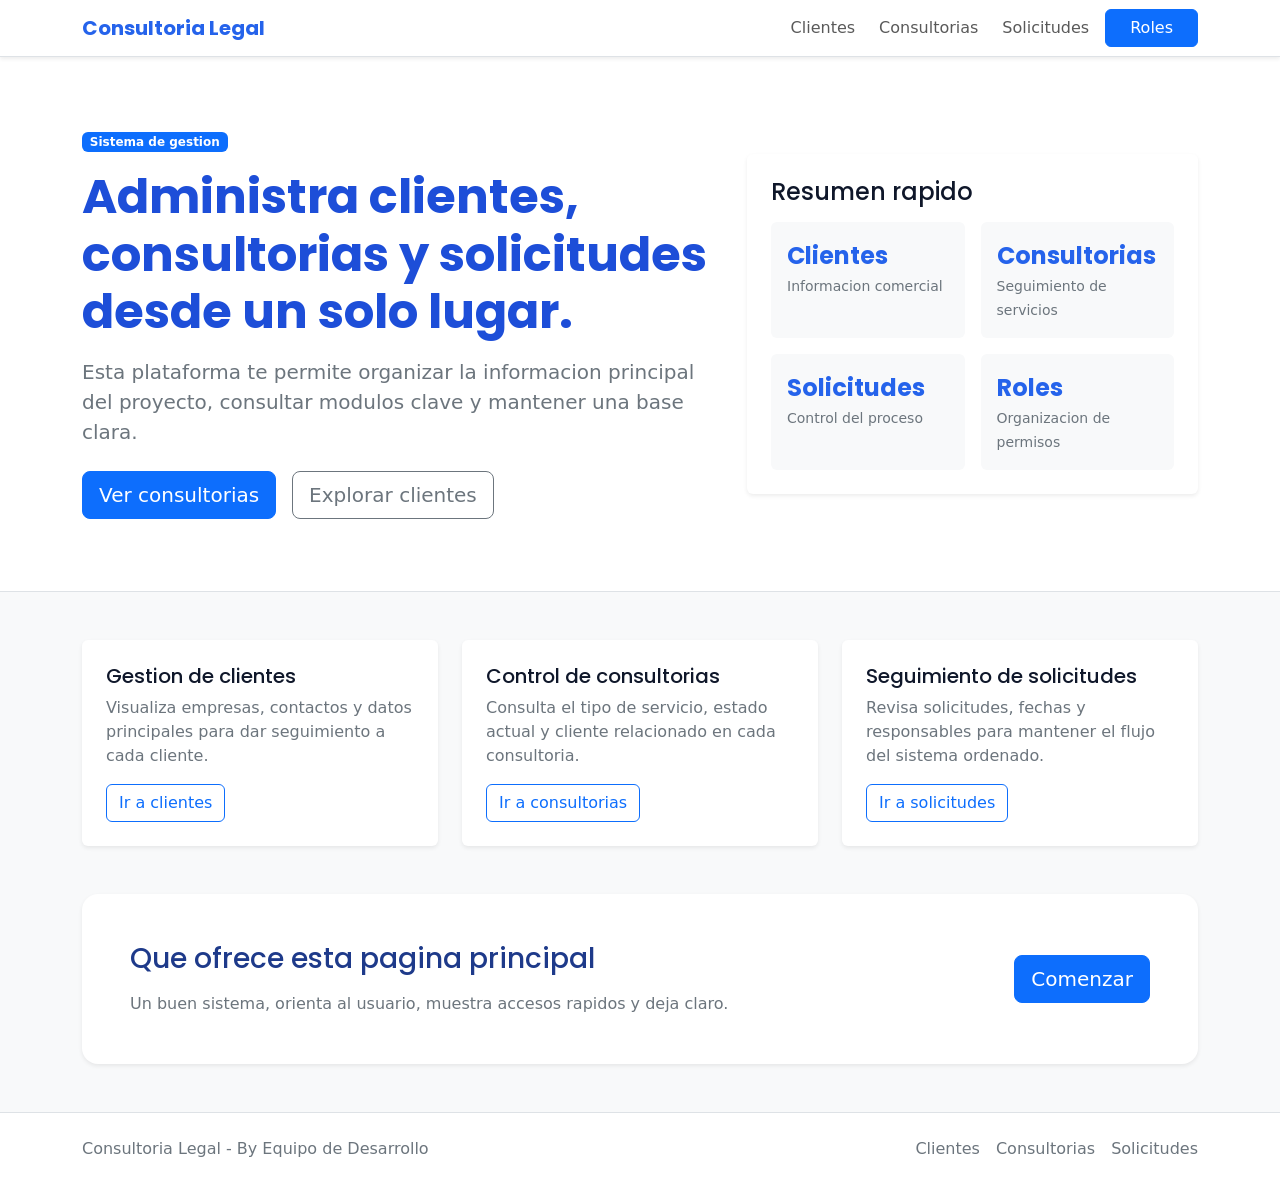
==== demo/src/main/resources/templates/index.html @ 053356ad "Creación De algunas vistas" ====
<!DOCTYPE html>
<html lang="es">
<head>
    <meta charset="UTF-8">
    <meta name="viewport" content="width=device-width, initial-scale=1.0">
    <title>Consultoria Legal | Inicio</title>
    <link rel="preconnect" href="https://fonts.googleapis.com">
    <link rel="preconnect" href="https://fonts.gstatic.com" crossorigin>
    <link href="https://fonts.googleapis.com/css2?family=Poppins:wght@600;700;800&display=swap" rel="stylesheet">
    <link href="https://cdn.jsdelivr.net/npm/bootstrap@5.3.3/dist/css/bootstrap.min.css" rel="stylesheet">
</head>
<body class="bg-light">
    <nav class="navbar navbar-expand-lg bg-white border-bottom shadow-sm">
        <div class="container">
            <a class="navbar-brand fw-bold" style="font-family: 'Poppins', sans-serif; color: #2563eb;" href="/">Consultoria Legal</a>
            <button class="navbar-toggler" type="button" data-bs-toggle="collapse" data-bs-target="#mainNav" aria-controls="mainNav" aria-expanded="false" aria-label="Abrir navegacion">
                <span class="navbar-toggler-icon"></span>
            </button>
            <div class="collapse navbar-collapse" id="mainNav">
                <ul class="navbar-nav ms-auto align-items-lg-center gap-lg-2">
                    <li class="nav-item"><a class="nav-link" href="/vista/clientes">Clientes</a></li>
                    <li class="nav-item"><a class="nav-link" href="/vista/consultorias">Consultorias</a></li>
                    <li class="nav-item"><a class="nav-link" href="/vista/solicitudes">Solicitudes</a></li>
                    <li class="nav-item"><a class="btn btn-primary px-4" href="/roles">Roles</a></li>
                </ul>
            </div>
        </div>
    </nav>

    <header class="py-5 py-lg-6 bg-white border-bottom">
        <div class="container py-4">
            <div class="row align-items-center g-4">
                <div class="col-lg-7">
                    <span class="badge text-bg-primary mb-3">Sistema de gestion</span>
                    <h1 class="display-5 fw-bold mb-3" style="font-family: 'Poppins', sans-serif; color: #1d4ed8;">Administra clientes, consultorias y solicitudes desde un solo lugar.</h1>
                    <p class="lead text-secondary mb-4">
                        Esta plataforma te permite organizar la informacion principal del proyecto,
                        consultar modulos clave y mantener una base clara.
                    </p>
                    <div class="d-flex flex-column flex-sm-row gap-3">
                        <a href="/vista/consultorias" class="btn btn-primary btn-lg">Ver consultorias</a>
                        <a href="/vista/clientes" class="btn btn-outline-secondary btn-lg">Explorar clientes</a>
                    </div>
                </div>
                <div class="col-lg-5">
                    <div class="card border-0 shadow-sm">
                        <div class="card-body p-4">
                            <h2 class="h4 mb-3" style="font-family: 'Poppins', sans-serif; color: #0f172a;">Resumen rapido</h2>
                            <div class="row g-3">
                                <div class="col-6">
                                    <div class="bg-light rounded p-3 h-100">
                                        <div class="fw-bold fs-4" style="font-family: 'Poppins', sans-serif; color: #2563eb;">Clientes</div>
                                        <small class="text-secondary">Informacion comercial</small>
                                    </div>
                                </div>
                                <div class="col-6">
                                    <div class="bg-light rounded p-3 h-100">
                                        <div class="fw-bold fs-4" style="font-family: 'Poppins', sans-serif; color: #2563eb;">Consultorias</div>
                                        <small class="text-secondary">Seguimiento de servicios</small>
                                    </div>
                                </div>
                                <div class="col-6">
                                    <div class="bg-light rounded p-3 h-100">
                                        <div class="fw-bold fs-4" style="font-family: 'Poppins', sans-serif; color: #2563eb;">Solicitudes</div>
                                        <small class="text-secondary">Control del proceso</small>
                                    </div>
                                </div>
                                <div class="col-6">
                                    <div class="bg-light rounded p-3 h-100">
                                        <div class="fw-bold fs-4" style="font-family: 'Poppins', sans-serif; color: #2563eb;">Roles</div>
                                        <small class="text-secondary">Organizacion de permisos</small>
                                    </div>
                                </div>
                            </div>
                        </div>
                    </div>
                </div>
            </div>
        </div>
    </header>

    <main class="py-5">
        <div class="container">
            <section class="mb-5">
                <div class="row g-4">
                    <div class="col-md-4">
                        <div class="card h-100 border-0 shadow-sm">
                            <div class="card-body p-4">
                                <h3 class="h5" style="font-family: 'Poppins', sans-serif; color: #0f172a;">Gestion de clientes</h3>
                                <p class="text-secondary">
                                    Visualiza empresas, contactos y datos principales para dar seguimiento a cada cliente.
                                </p>
                                <a href="/vista/clientes" class="btn btn-outline-primary">Ir a clientes</a>
                            </div>
                        </div>
                    </div>
                    <div class="col-md-4">
                        <div class="card h-100 border-0 shadow-sm">
                            <div class="card-body p-4">
                                <h3 class="h5" style="font-family: 'Poppins', sans-serif; color: #0f172a;">Control de consultorias</h3>
                                <p class="text-secondary">
                                    Consulta el tipo de servicio, estado actual y cliente relacionado en cada consultoria.
                                </p>
                                <a href="/vista/consultorias" class="btn btn-outline-primary">Ir a consultorias</a>
                            </div>
                        </div>
                    </div>
                    <div class="col-md-4">
                        <div class="card h-100 border-0 shadow-sm">
                            <div class="card-body p-4">
                                <h3 class="h5" style="font-family: 'Poppins', sans-serif; color: #0f172a;">Seguimiento de solicitudes</h3>
                                <p class="text-secondary">
                                    Revisa solicitudes, fechas y responsables para mantener el flujo del sistema ordenado.
                                </p>
                                <a href="/vista/solicitudes" class="btn btn-outline-primary">Ir a solicitudes</a>
                            </div>
                        </div>
                    </div>
                </div>
            </section>

            <section class="bg-white rounded-4 shadow-sm p-4 p-lg-5">
                <div class="row g-4 align-items-center">
                    <div class="col-lg-8">
                        <h2 class="h3 mb-3" style="font-family: 'Poppins', sans-serif; color: #1e3a8a;">Que ofrece esta pagina principal</h2>
                        <p class="text-secondary mb-0">
                            Un buen sistema, orienta al usuario, muestra accesos rapidos
                            y deja claro.
                        </p>
                    </div>
                    <div class="col-lg-4 text-lg-end">
                        <a href="/vista/consultorias" class="btn btn-primary btn-lg">Comenzar</a>
                    </div>
                </div>
            </section>
        </div>
    </main>

    <footer class="py-4 border-top bg-white">
        <div class="container d-flex flex-column flex-md-row justify-content-between align-items-center gap-2">
            <p class="mb-0 text-secondary">Consultoria Legal - By Equipo de Desarrollo</p>
            <div class="d-flex gap-3">
                <a class="text-decoration-none text-secondary" href="/vista/clientes">Clientes</a>
                <a class="text-decoration-none text-secondary" href="/vista/consultorias">Consultorias</a>
                <a class="text-decoration-none text-secondary" href="/vista/solicitudes">Solicitudes</a>
            </div>
        </div>
    </footer>

    <script src="https://cdn.jsdelivr.net/npm/bootstrap@5.3.3/dist/js/bootstrap.bundle.min.js"></script>
</body>
</html>
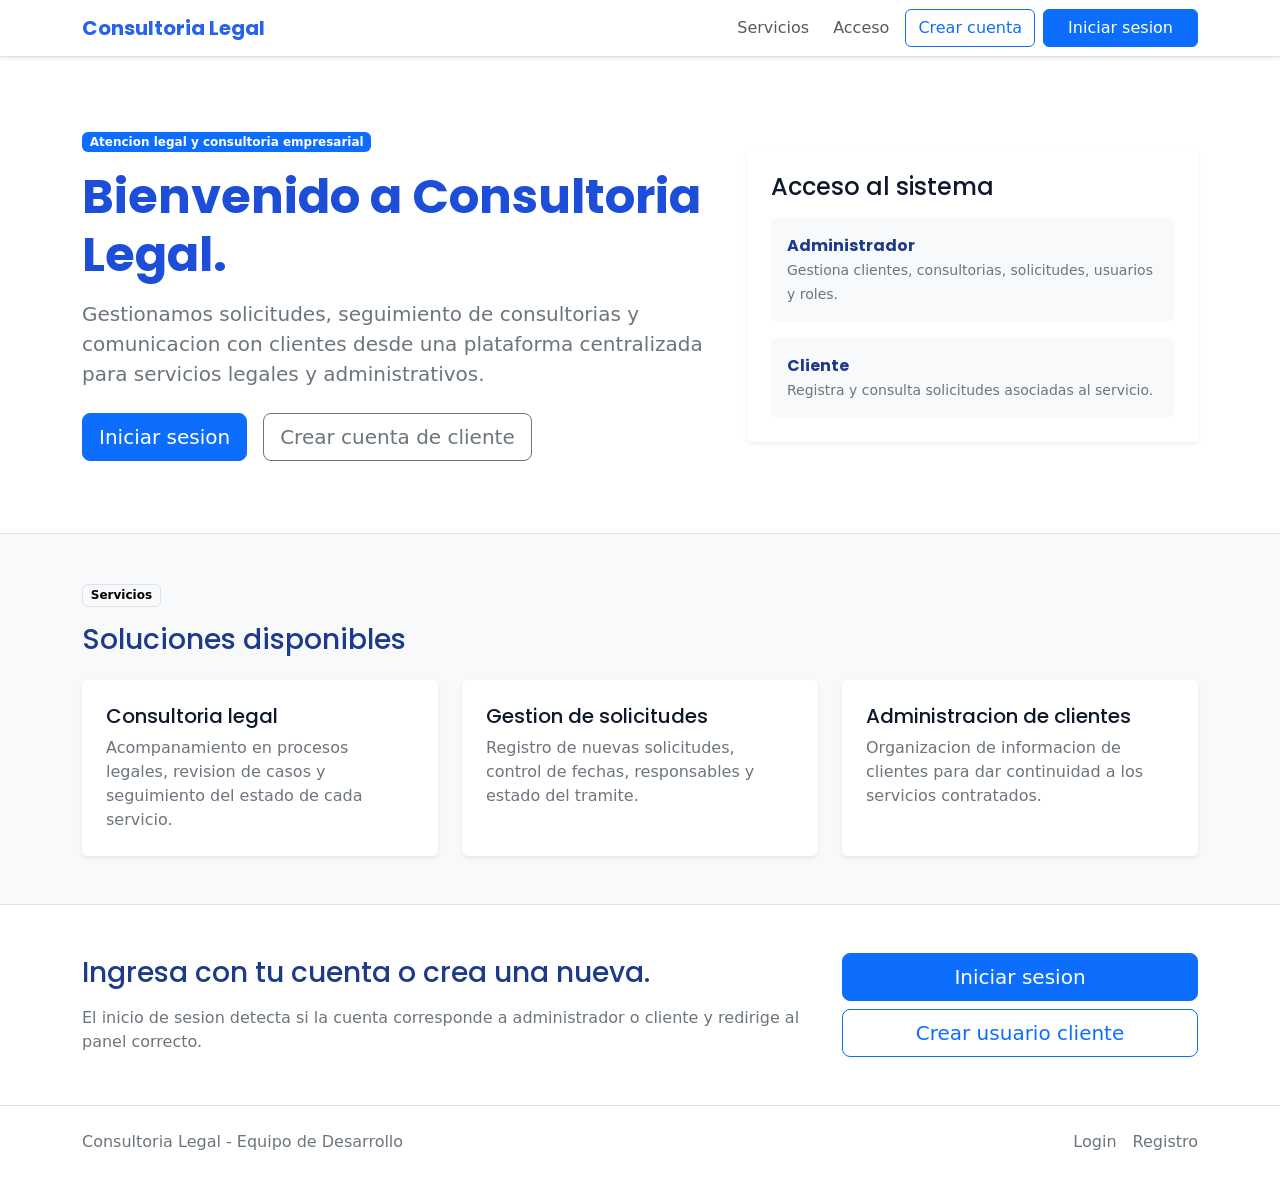
==== commit 9927d5ec: "Mejora en vistas y lógica. Implementación de seguridad y JWT" ====
--- a/demo/src/main/resources/templates/index.html
+++ b/demo/src/main/resources/templates/index.html
@@ -3,7 +3,7 @@
 <head>
     <meta charset="UTF-8">
     <meta name="viewport" content="width=device-width, initial-scale=1.0">
-    <title>Consultoria Legal | Inicio</title>
+    <title>Consultoria Legal | Bienvenida</title>
     <link rel="preconnect" href="https://fonts.googleapis.com">
     <link rel="preconnect" href="https://fonts.gstatic.com" crossorigin>
     <link href="https://fonts.googleapis.com/css2?family=Poppins:wght@600;700;800&display=swap" rel="stylesheet">
@@ -18,10 +18,10 @@
             </button>
             <div class="collapse navbar-collapse" id="mainNav">
                 <ul class="navbar-nav ms-auto align-items-lg-center gap-lg-2">
-                    <li class="nav-item"><a class="nav-link" href="/vista/clientes">Clientes</a></li>
-                    <li class="nav-item"><a class="nav-link" href="/vista/consultorias">Consultorias</a></li>
-                    <li class="nav-item"><a class="nav-link" href="/vista/solicitudes">Solicitudes</a></li>
-                    <li class="nav-item"><a class="btn btn-primary px-4" href="/roles">Roles</a></li>
+                    <li class="nav-item"><a class="nav-link" href="#servicios">Servicios</a></li>
+                    <li class="nav-item"><a class="nav-link" href="#acceso">Acceso</a></li>
+                    <li class="nav-item"><a class="btn btn-outline-primary" href="/registro">Crear cuenta</a></li>
+                    <li class="nav-item"><a class="btn btn-primary px-4" href="/login">Iniciar sesion</a></li>
                 </ul>
             </div>
         </div>
@@ -31,45 +31,29 @@
         <div class="container py-4">
             <div class="row align-items-center g-4">
                 <div class="col-lg-7">
-                    <span class="badge text-bg-primary mb-3">Sistema de gestion</span>
-                    <h1 class="display-5 fw-bold mb-3" style="font-family: 'Poppins', sans-serif; color: #1d4ed8;">Administra clientes, consultorias y solicitudes desde un solo lugar.</h1>
+                    <span class="badge text-bg-primary mb-3">Atencion legal y consultoria empresarial</span>
+                    <h1 class="display-5 fw-bold mb-3" style="font-family: 'Poppins', sans-serif; color: #1d4ed8;">Bienvenido a Consultoria Legal.</h1>
                     <p class="lead text-secondary mb-4">
-                        Esta plataforma te permite organizar la informacion principal del proyecto,
-                        consultar modulos clave y mantener una base clara.
+                        Gestionamos solicitudes, seguimiento de consultorias y comunicacion con clientes
+                        desde una plataforma centralizada para servicios legales y administrativos.
                     </p>
                     <div class="d-flex flex-column flex-sm-row gap-3">
-                        <a href="/vista/consultorias" class="btn btn-primary btn-lg">Ver consultorias</a>
-                        <a href="/vista/clientes" class="btn btn-outline-secondary btn-lg">Explorar clientes</a>
+                        <a href="/login" class="btn btn-primary btn-lg">Iniciar sesion</a>
+                        <a href="/registro" class="btn btn-outline-secondary btn-lg">Crear cuenta de cliente</a>
                     </div>
                 </div>
                 <div class="col-lg-5">
                     <div class="card border-0 shadow-sm">
                         <div class="card-body p-4">
-                            <h2 class="h4 mb-3" style="font-family: 'Poppins', sans-serif; color: #0f172a;">Resumen rapido</h2>
-                            <div class="row g-3">
-                                <div class="col-6">
-                                    <div class="bg-light rounded p-3 h-100">
-                                        <div class="fw-bold fs-4" style="font-family: 'Poppins', sans-serif; color: #2563eb;">Clientes</div>
-                                        <small class="text-secondary">Informacion comercial</small>
-                                    </div>
+                            <h2 class="h4 mb-3" style="font-family: 'Poppins', sans-serif; color: #0f172a;">Acceso al sistema</h2>
+                            <div class="d-grid gap-3">
+                                <div class="bg-light rounded p-3">
+                                    <div class="fw-bold" style="font-family: 'Poppins', sans-serif; color: #1e3a8a;">Administrador</div>
+                                    <small class="text-secondary">Gestiona clientes, consultorias, solicitudes, usuarios y roles.</small>
                                 </div>
-                                <div class="col-6">
-                                    <div class="bg-light rounded p-3 h-100">
-                                        <div class="fw-bold fs-4" style="font-family: 'Poppins', sans-serif; color: #2563eb;">Consultorias</div>
-                                        <small class="text-secondary">Seguimiento de servicios</small>
-                                    </div>
-                                </div>
-                                <div class="col-6">
-                                    <div class="bg-light rounded p-3 h-100">
-                                        <div class="fw-bold fs-4" style="font-family: 'Poppins', sans-serif; color: #2563eb;">Solicitudes</div>
-                                        <small class="text-secondary">Control del proceso</small>
-                                    </div>
-                                </div>
-                                <div class="col-6">
-                                    <div class="bg-light rounded p-3 h-100">
-                                        <div class="fw-bold fs-4" style="font-family: 'Poppins', sans-serif; color: #2563eb;">Roles</div>
-                                        <small class="text-secondary">Organizacion de permisos</small>
-                                    </div>
+                                <div class="bg-light rounded p-3">
+                                    <div class="fw-bold" style="font-family: 'Poppins', sans-serif; color: #1e3a8a;">Cliente</div>
+                                    <small class="text-secondary">Registra y consulta solicitudes asociadas al servicio.</small>
                                 </div>
                             </div>
                         </div>
@@ -79,70 +63,75 @@
         </div>
     </header>
 
-    <main class="py-5">
-        <div class="container">
-            <section class="mb-5">
+    <main>
+        <section id="servicios" class="py-5">
+            <div class="container">
+                <div class="mb-4">
+                    <span class="badge text-bg-light border mb-3">Servicios</span>
+                    <h2 class="h3" style="font-family: 'Poppins', sans-serif; color: #1e3a8a;">Soluciones disponibles</h2>
+                </div>
                 <div class="row g-4">
                     <div class="col-md-4">
-                        <div class="card h-100 border-0 shadow-sm">
+                        <article class="card h-100 border-0 shadow-sm">
                             <div class="card-body p-4">
-                                <h3 class="h5" style="font-family: 'Poppins', sans-serif; color: #0f172a;">Gestion de clientes</h3>
-                                <p class="text-secondary">
-                                    Visualiza empresas, contactos y datos principales para dar seguimiento a cada cliente.
+                                <h3 class="h5" style="font-family: 'Poppins', sans-serif; color: #0f172a;">Consultoria legal</h3>
+                                <p class="text-secondary mb-0">
+                                    Acompanamiento en procesos legales, revision de casos y seguimiento del estado de cada servicio.
                                 </p>
-                                <a href="/vista/clientes" class="btn btn-outline-primary">Ir a clientes</a>
                             </div>
-                        </div>
+                        </article>
                     </div>
                     <div class="col-md-4">
-                        <div class="card h-100 border-0 shadow-sm">
+                        <article class="card h-100 border-0 shadow-sm">
                             <div class="card-body p-4">
-                                <h3 class="h5" style="font-family: 'Poppins', sans-serif; color: #0f172a;">Control de consultorias</h3>
-                                <p class="text-secondary">
-                                    Consulta el tipo de servicio, estado actual y cliente relacionado en cada consultoria.
+                                <h3 class="h5" style="font-family: 'Poppins', sans-serif; color: #0f172a;">Gestion de solicitudes</h3>
+                                <p class="text-secondary mb-0">
+                                    Registro de nuevas solicitudes, control de fechas, responsables y estado del tramite.
                                 </p>
-                                <a href="/vista/consultorias" class="btn btn-outline-primary">Ir a consultorias</a>
                             </div>
-                        </div>
+                        </article>
                     </div>
                     <div class="col-md-4">
-                        <div class="card h-100 border-0 shadow-sm">
+                        <article class="card h-100 border-0 shadow-sm">
                             <div class="card-body p-4">
-                                <h3 class="h5" style="font-family: 'Poppins', sans-serif; color: #0f172a;">Seguimiento de solicitudes</h3>
-                                <p class="text-secondary">
-                                    Revisa solicitudes, fechas y responsables para mantener el flujo del sistema ordenado.
+                                <h3 class="h5" style="font-family: 'Poppins', sans-serif; color: #0f172a;">Administracion de clientes</h3>
+                                <p class="text-secondary mb-0">
+                                    Organizacion de informacion de clientes para dar continuidad a los servicios contratados.
                                 </p>
-                                <a href="/vista/solicitudes" class="btn btn-outline-primary">Ir a solicitudes</a>
                             </div>
+                        </article>
+                    </div>
+                </div>
+            </div>
+        </section>
+
+        <section id="acceso" class="py-5 bg-white border-top">
+            <div class="container">
+                <div class="row align-items-center g-4">
+                    <div class="col-lg-8">
+                        <h2 class="h3 mb-3" style="font-family: 'Poppins', sans-serif; color: #1e3a8a;">Ingresa con tu cuenta o crea una nueva.</h2>
+                        <p class="text-secondary mb-0">
+                            El inicio de sesion detecta si la cuenta corresponde a administrador o cliente
+                            y redirige al panel correcto.
+                        </p>
+                    </div>
+                    <div class="col-lg-4">
+                        <div class="d-grid gap-2">
+                            <a href="/login" class="btn btn-primary btn-lg">Iniciar sesion</a>
+                            <a href="/registro" class="btn btn-outline-primary btn-lg">Crear usuario cliente</a>
                         </div>
                     </div>
                 </div>
-            </section>
-
-            <section class="bg-white rounded-4 shadow-sm p-4 p-lg-5">
-                <div class="row g-4 align-items-center">
-                    <div class="col-lg-8">
-                        <h2 class="h3 mb-3" style="font-family: 'Poppins', sans-serif; color: #1e3a8a;">Que ofrece esta pagina principal</h2>
-                        <p class="text-secondary mb-0">
-                            Un buen sistema, orienta al usuario, muestra accesos rapidos
-                            y deja claro.
-                        </p>
-                    </div>
-                    <div class="col-lg-4 text-lg-end">
-                        <a href="/vista/consultorias" class="btn btn-primary btn-lg">Comenzar</a>
-                    </div>
-                </div>
-            </section>
-        </div>
+            </div>
+        </section>
     </main>
 
     <footer class="py-4 border-top bg-white">
         <div class="container d-flex flex-column flex-md-row justify-content-between align-items-center gap-2">
-            <p class="mb-0 text-secondary">Consultoria Legal - By Equipo de Desarrollo</p>
+            <p class="mb-0 text-secondary">Consultoria Legal - Equipo de Desarrollo</p>
             <div class="d-flex gap-3">
-                <a class="text-decoration-none text-secondary" href="/vista/clientes">Clientes</a>
-                <a class="text-decoration-none text-secondary" href="/vista/consultorias">Consultorias</a>
-                <a class="text-decoration-none text-secondary" href="/vista/solicitudes">Solicitudes</a>
+                <a class="text-decoration-none text-secondary" href="/login">Login</a>
+                <a class="text-decoration-none text-secondary" href="/registro">Registro</a>
             </div>
         </div>
     </footer>
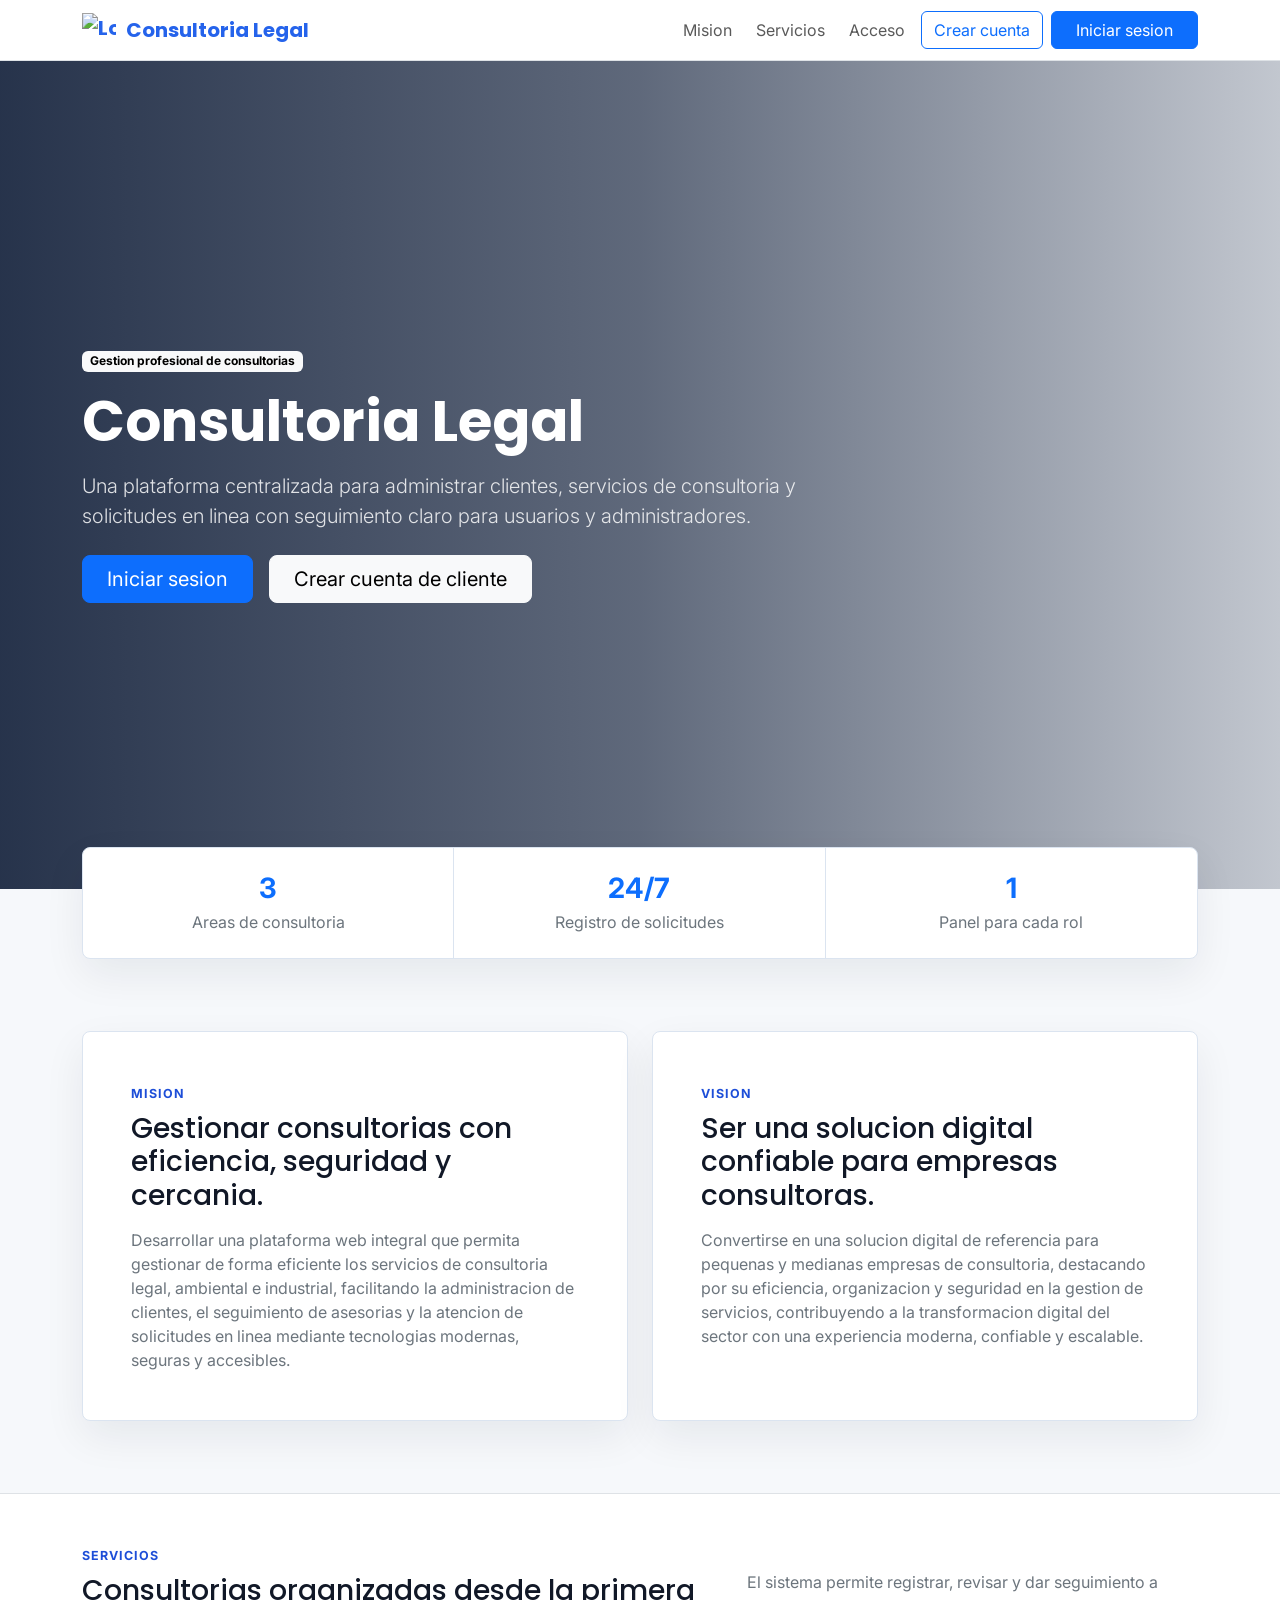
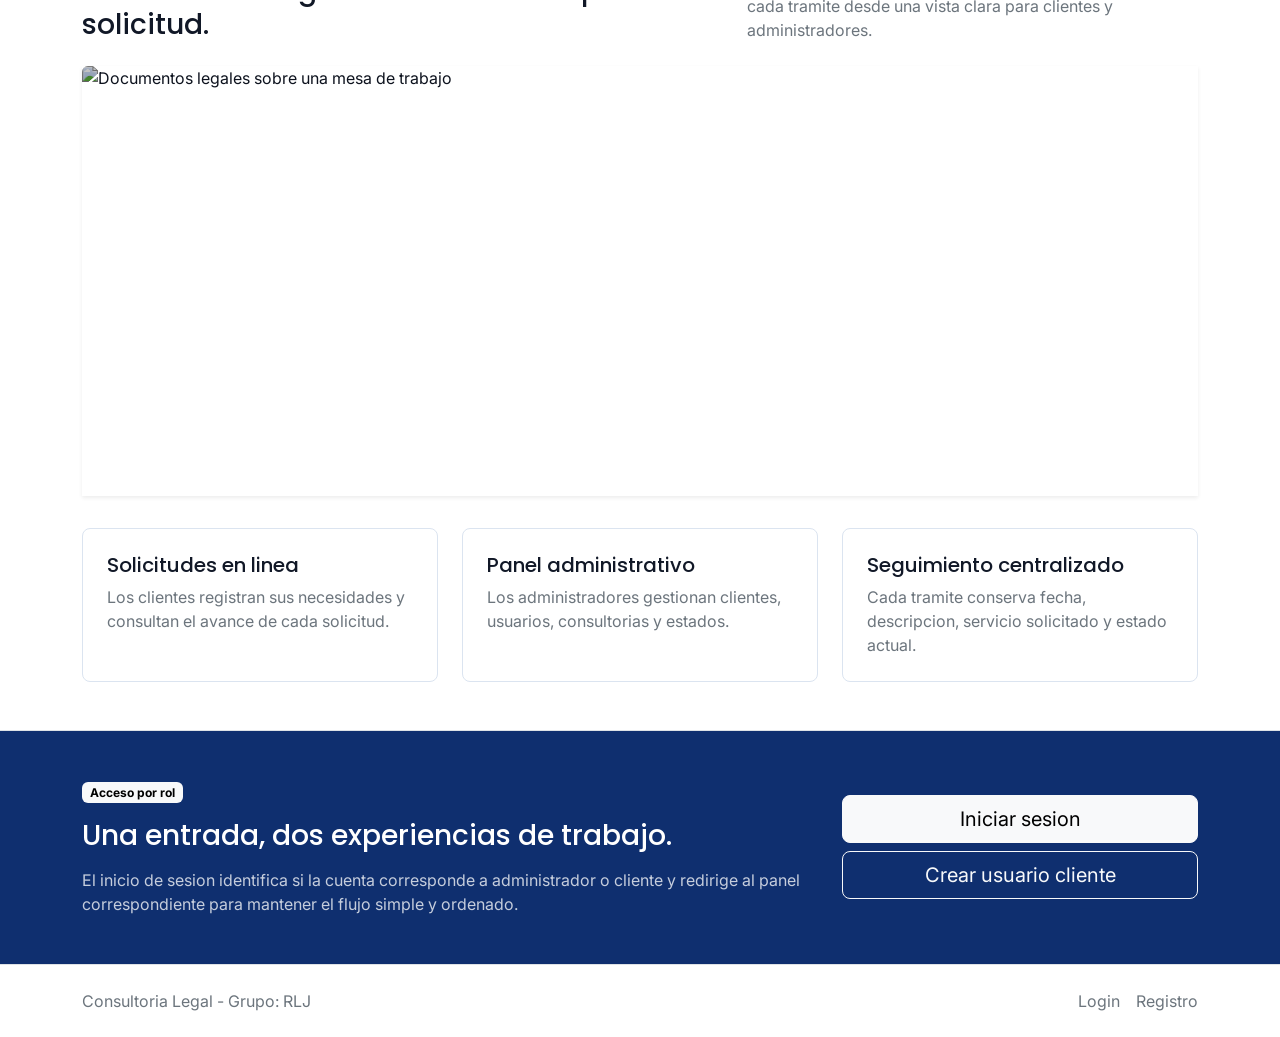
==== commit 48e66f93: "Limpieza de cód y cambios en security" ====
--- a/demo/src/main/resources/templates/index.html
+++ b/demo/src/main/resources/templates/index.html
@@ -3,21 +3,164 @@
 <head>
     <meta charset="UTF-8">
     <meta name="viewport" content="width=device-width, initial-scale=1.0">
-    <title>Consultoria Legal | Bienvenida</title>
+    <title>Consultoria Legal | Plataforma de Gestion</title>
     <link rel="preconnect" href="https://fonts.googleapis.com">
     <link rel="preconnect" href="https://fonts.gstatic.com" crossorigin>
-    <link href="https://fonts.googleapis.com/css2?family=Poppins:wght@600;700;800&display=swap" rel="stylesheet">
+    <link href="https://fonts.googleapis.com/css2?family=Poppins:wght@600;700;800&family=Inter:wght@400;500;600&display=swap" rel="stylesheet">
     <link href="https://cdn.jsdelivr.net/npm/bootstrap@5.3.3/dist/css/bootstrap.min.css" rel="stylesheet">
+    <style>
+        :root {
+            --brand: #1d4ed8;
+            --brand-dark: #0f2f6f;
+            --ink: #111827;
+            --muted: #64748b;
+            --soft: #eef4ff;
+            --line: #dbe4f0;
+        }
+
+        body {
+            font-family: 'Inter', system-ui, -apple-system, BlinkMacSystemFont, 'Segoe UI', sans-serif;
+            color: var(--ink);
+            background: #f6f8fb;
+        }
+
+        h1, h2, h3, .navbar-brand {
+            font-family: 'Poppins', sans-serif;
+        }
+
+        .navbar {
+            backdrop-filter: blur(14px);
+        }
+
+        .brand-link {
+            display: inline-flex;
+            align-items: center;
+            gap: .65rem;
+        }
+
+        .brand-logo {
+            width: 34px;
+            height: 34px;
+            object-fit: contain;
+            flex: 0 0 auto;
+        }
+
+        .hero {
+            min-height: calc(100vh - 72px);
+            display: flex;
+            align-items: center;
+            background:
+                linear-gradient(90deg, rgba(10, 24, 51, .88), rgba(10, 24, 51, .64), rgba(10, 24, 51, .22)),
+                url('/images/hero-consultoria.jpg') center/cover;
+            color: #fff;
+        }
+
+        .hero-copy {
+            max-width: 760px;
+        }
+
+        .hero .lead {
+            color: rgba(255, 255, 255, .84);
+        }
+
+        .stat-band {
+            margin-top: -42px;
+            position: relative;
+            z-index: 2;
+        }
+
+        .stat-item {
+            border-right: 1px solid var(--line);
+        }
+
+        .stat-item:last-child {
+            border-right: 0;
+        }
+
+        .section-kicker {
+            color: var(--brand);
+            font-weight: 700;
+            letter-spacing: .08em;
+            text-transform: uppercase;
+            font-size: .78rem;
+        }
+
+        .info-panel {
+            border: 1px solid var(--line);
+            background: #fff;
+            border-radius: 8px;
+            box-shadow: 0 16px 42px rgba(15, 23, 42, .07);
+        }
+
+        .service-card {
+            border: 1px solid var(--line);
+            border-radius: 8px;
+            background: #fff;
+            height: 100%;
+        }
+
+        .carousel-item img {
+            height: 430px;
+            object-fit: cover;
+            filter: brightness(.76);
+        }
+
+        .carousel-caption {
+            left: 7%;
+            right: 7%;
+            bottom: 2rem;
+            text-align: left;
+        }
+
+        .access-band {
+            background: var(--brand-dark);
+            color: #fff;
+        }
+
+        .access-band p {
+            color: rgba(255, 255, 255, .76);
+        }
+
+        @media (max-width: 767.98px) {
+            .hero {
+                min-height: 620px;
+                background:
+                    linear-gradient(180deg, rgba(10, 24, 51, .9), rgba(10, 24, 51, .7)),
+                    url('/images/hero-consultoria.jpg') center/cover;
+            }
+
+            .stat-band {
+                margin-top: 0;
+            }
+
+            .stat-item {
+                border-right: 0;
+                border-bottom: 1px solid var(--line);
+            }
+
+            .stat-item:last-child {
+                border-bottom: 0;
+            }
+
+            .carousel-item img {
+                height: 360px;
+            }
+        }
+    </style>
 </head>
-<body class="bg-light">
-    <nav class="navbar navbar-expand-lg bg-white border-bottom shadow-sm">
+<body>
+    <nav class="navbar navbar-expand-lg bg-white border-bottom sticky-top">
         <div class="container">
-            <a class="navbar-brand fw-bold" style="font-family: 'Poppins', sans-serif; color: #2563eb;" href="/">Consultoria Legal</a>
+            <a class="navbar-brand fw-bold brand-link" style="color: #2563eb;" href="/">
+                <img class="brand-logo" src="/images/logo.png" alt="Logo de Consultoria Legal">
+                <span>Consultoria Legal</span>
+            </a>
             <button class="navbar-toggler" type="button" data-bs-toggle="collapse" data-bs-target="#mainNav" aria-controls="mainNav" aria-expanded="false" aria-label="Abrir navegacion">
                 <span class="navbar-toggler-icon"></span>
             </button>
             <div class="collapse navbar-collapse" id="mainNav">
                 <ul class="navbar-nav ms-auto align-items-lg-center gap-lg-2">
+                    <li class="nav-item"><a class="nav-link" href="#mision">Mision</a></li>
                     <li class="nav-item"><a class="nav-link" href="#servicios">Servicios</a></li>
                     <li class="nav-item"><a class="nav-link" href="#acceso">Acceso</a></li>
                     <li class="nav-item"><a class="btn btn-outline-primary" href="/registro">Crear cuenta</a></li>
@@ -27,98 +170,168 @@
         </div>
     </nav>
 
-    <header class="py-5 py-lg-6 bg-white border-bottom">
-        <div class="container py-4">
-            <div class="row align-items-center g-4">
-                <div class="col-lg-7">
-                    <span class="badge text-bg-primary mb-3">Atencion legal y consultoria empresarial</span>
-                    <h1 class="display-5 fw-bold mb-3" style="font-family: 'Poppins', sans-serif; color: #1d4ed8;">Bienvenido a Consultoria Legal.</h1>
-                    <p class="lead text-secondary mb-4">
-                        Gestionamos solicitudes, seguimiento de consultorias y comunicacion con clientes
-                        desde una plataforma centralizada para servicios legales y administrativos.
-                    </p>
-                    <div class="d-flex flex-column flex-sm-row gap-3">
-                        <a href="/login" class="btn btn-primary btn-lg">Iniciar sesion</a>
-                        <a href="/registro" class="btn btn-outline-secondary btn-lg">Crear cuenta de cliente</a>
-                    </div>
-                </div>
-                <div class="col-lg-5">
-                    <div class="card border-0 shadow-sm">
-                        <div class="card-body p-4">
-                            <h2 class="h4 mb-3" style="font-family: 'Poppins', sans-serif; color: #0f172a;">Acceso al sistema</h2>
-                            <div class="d-grid gap-3">
-                                <div class="bg-light rounded p-3">
-                                    <div class="fw-bold" style="font-family: 'Poppins', sans-serif; color: #1e3a8a;">Administrador</div>
-                                    <small class="text-secondary">Gestiona clientes, consultorias, solicitudes, usuarios y roles.</small>
-                                </div>
-                                <div class="bg-light rounded p-3">
-                                    <div class="fw-bold" style="font-family: 'Poppins', sans-serif; color: #1e3a8a;">Cliente</div>
-                                    <small class="text-secondary">Registra y consulta solicitudes asociadas al servicio.</small>
-                                </div>
-                            </div>
-                        </div>
-                    </div>
+    <header class="hero">
+        <div class="container py-5">
+            <div class="hero-copy">
+                <span class="badge text-bg-light mb-3">Gestion profesional de consultorias</span>
+                <h1 class="display-4 fw-bold mb-3">Consultoria Legal</h1>
+                <p class="lead mb-4">
+                    Una plataforma centralizada para administrar clientes, servicios de consultoria y solicitudes en linea
+                    con seguimiento claro para usuarios y administradores.
+                </p>
+                <div class="d-flex flex-column flex-sm-row gap-3">
+                    <a href="/login" class="btn btn-primary btn-lg px-4">Iniciar sesion</a>
+                    <a href="/registro" class="btn btn-light btn-lg px-4">Crear cuenta de cliente</a>
                 </div>
             </div>
         </div>
     </header>
 
     <main>
-        <section id="servicios" class="py-5">
+        <section class="stat-band">
             <div class="container">
-                <div class="mb-4">
-                    <span class="badge text-bg-light border mb-3">Servicios</span>
-                    <h2 class="h3" style="font-family: 'Poppins', sans-serif; color: #1e3a8a;">Soluciones disponibles</h2>
-                </div>
-                <div class="row g-4">
+                <div class="info-panel">
+                    <div class="row g-0 text-center">
+                        <div class="col-md-4 stat-item p-4">
+                            <div class="h3 fw-bold text-primary mb-1">3</div>
+                            <p class="text-secondary mb-0">Areas de consultoria</p>
+                        </div>
+                        <div class="col-md-4 stat-item p-4">
+                            <div class="h3 fw-bold text-primary mb-1">24/7</div>
+                            <p class="text-secondary mb-0">Registro de solicitudes</p>
+                        </div>
+                        <div class="col-md-4 stat-item p-4">
+                            <div class="h3 fw-bold text-primary mb-1">1</div>
+                            <p class="text-secondary mb-0">Panel para cada rol</p>
+                        </div>
+                    </div>
+                </div>
+            </div>
+        </section>
+
+        <section id="mision" class="py-5">
+            <div class="container py-lg-4">
+                <div class="row g-4 align-items-stretch">
+                    <div class="col-lg-6">
+                        <article class="info-panel h-100 p-4 p-lg-5">
+                            <span class="section-kicker">Mision</span>
+                            <h2 class="h3 mt-2 mb-3">Gestionar consultorias con eficiencia, seguridad y cercania.</h2>
+                            <p class="text-secondary mb-0">
+                                Desarrollar una plataforma web integral que permita gestionar de forma eficiente los
+                                servicios de consultoria legal, ambiental e industrial, facilitando la administracion
+                                de clientes, el seguimiento de asesorias y la atencion de solicitudes en linea mediante
+                                tecnologias modernas, seguras y accesibles.
+                            </p>
+                        </article>
+                    </div>
+                    <div class="col-lg-6">
+                        <article class="info-panel h-100 p-4 p-lg-5">
+                            <span class="section-kicker">Vision</span>
+                            <h2 class="h3 mt-2 mb-3">Ser una solucion digital confiable para empresas consultoras.</h2>
+                            <p class="text-secondary mb-0">
+                                Convertirse en una solucion digital de referencia para pequenas y medianas empresas de
+                                consultoria, destacando por su eficiencia, organizacion y seguridad en la gestion de
+                                servicios, contribuyendo a la transformacion digital del sector con una experiencia
+                                moderna, confiable y escalable.
+                            </p>
+                        </article>
+                    </div>
+                </div>
+            </div>
+        </section>
+
+        <section id="servicios" class="py-5 bg-white border-top border-bottom">
+            <div class="container">
+                <div class="row align-items-end g-4 mb-4">
+                    <div class="col-lg-7">
+                        <span class="section-kicker">Servicios</span>
+                        <h2 class="h3 mt-2 mb-0">Consultorias organizadas desde la primera solicitud.</h2>
+                    </div>
+                    <div class="col-lg-5">
+                        <p class="text-secondary mb-0">
+                            El sistema permite registrar, revisar y dar seguimiento a cada tramite desde una vista clara
+                            para clientes y administradores.
+                        </p>
+                    </div>
+                </div>
+
+                <div id="servicesCarousel" class="carousel slide shadow-sm" data-bs-ride="carousel">
+                    <div class="carousel-indicators">
+                        <button type="button" data-bs-target="#servicesCarousel" data-bs-slide-to="0" class="active" aria-current="true" aria-label="Consultoria legal"></button>
+                        <button type="button" data-bs-target="#servicesCarousel" data-bs-slide-to="1" aria-label="Consultoria ambiental"></button>
+                        <button type="button" data-bs-target="#servicesCarousel" data-bs-slide-to="2" aria-label="Consultoria industrial"></button>
+                    </div>
+                    <div class="carousel-inner rounded">
+                        <div class="carousel-item active">
+                            <img src="/images/consultoria-legal.jpg" class="d-block w-100" alt="Documentos legales sobre una mesa de trabajo">
+                            <div class="carousel-caption">
+                                <h3 class="h2 fw-bold">Consultoria legal</h3>
+                                <p class="mb-0">Seguimiento de casos, solicitudes y atencion especializada desde una misma plataforma.</p>
+                            </div>
+                        </div>
+                        <div class="carousel-item">
+                            <img src="/images/consultoria-ambiental.jpg" class="d-block w-100" alt="Paisaje natural asociado a gestion ambiental">
+                            <div class="carousel-caption">
+                                <h3 class="h2 fw-bold">Consultoria ambiental</h3>
+                                <p class="mb-0">Organizacion de solicitudes relacionadas con cumplimiento, analisis y asesoria ambiental.</p>
+                            </div>
+                        </div>
+                        <div class="carousel-item">
+                            <img src="/images/consultoria-industrial.jpg" class="d-block w-100" alt="Instalacion industrial con estructura metalica">
+                            <div class="carousel-caption">
+                                <h3 class="h2 fw-bold">Consultoria industrial</h3>
+                                <p class="mb-0">Control de servicios, responsables y estados para procesos de asesoria tecnica.</p>
+                            </div>
+                        </div>
+                    </div>
+                    <button class="carousel-control-prev" type="button" data-bs-target="#servicesCarousel" data-bs-slide="prev">
+                        <span class="carousel-control-prev-icon" aria-hidden="true"></span>
+                        <span class="visually-hidden">Anterior</span>
+                    </button>
+                    <button class="carousel-control-next" type="button" data-bs-target="#servicesCarousel" data-bs-slide="next">
+                        <span class="carousel-control-next-icon" aria-hidden="true"></span>
+                        <span class="visually-hidden">Siguiente</span>
+                    </button>
+                </div>
+
+                <div class="row g-4 mt-2">
                     <div class="col-md-4">
-                        <article class="card h-100 border-0 shadow-sm">
-                            <div class="card-body p-4">
-                                <h3 class="h5" style="font-family: 'Poppins', sans-serif; color: #0f172a;">Consultoria legal</h3>
-                                <p class="text-secondary mb-0">
-                                    Acompanamiento en procesos legales, revision de casos y seguimiento del estado de cada servicio.
-                                </p>
-                            </div>
+                        <article class="service-card p-4">
+                            <h3 class="h5">Solicitudes en linea</h3>
+                            <p class="text-secondary mb-0">Los clientes registran sus necesidades y consultan el avance de cada solicitud.</p>
                         </article>
                     </div>
                     <div class="col-md-4">
-                        <article class="card h-100 border-0 shadow-sm">
-                            <div class="card-body p-4">
-                                <h3 class="h5" style="font-family: 'Poppins', sans-serif; color: #0f172a;">Gestion de solicitudes</h3>
-                                <p class="text-secondary mb-0">
-                                    Registro de nuevas solicitudes, control de fechas, responsables y estado del tramite.
-                                </p>
-                            </div>
+                        <article class="service-card p-4">
+                            <h3 class="h5">Panel administrativo</h3>
+                            <p class="text-secondary mb-0">Los administradores gestionan clientes, usuarios, consultorias y estados.</p>
                         </article>
                     </div>
                     <div class="col-md-4">
-                        <article class="card h-100 border-0 shadow-sm">
-                            <div class="card-body p-4">
-                                <h3 class="h5" style="font-family: 'Poppins', sans-serif; color: #0f172a;">Administracion de clientes</h3>
-                                <p class="text-secondary mb-0">
-                                    Organizacion de informacion de clientes para dar continuidad a los servicios contratados.
-                                </p>
-                            </div>
+                        <article class="service-card p-4">
+                            <h3 class="h5">Seguimiento centralizado</h3>
+                            <p class="text-secondary mb-0">Cada tramite conserva fecha, descripcion, servicio solicitado y estado actual.</p>
                         </article>
                     </div>
                 </div>
             </div>
         </section>
 
-        <section id="acceso" class="py-5 bg-white border-top">
+        <section id="acceso" class="access-band py-5">
             <div class="container">
                 <div class="row align-items-center g-4">
                     <div class="col-lg-8">
-                        <h2 class="h3 mb-3" style="font-family: 'Poppins', sans-serif; color: #1e3a8a;">Ingresa con tu cuenta o crea una nueva.</h2>
-                        <p class="text-secondary mb-0">
-                            El inicio de sesion detecta si la cuenta corresponde a administrador o cliente
-                            y redirige al panel correcto.
+                        <span class="badge text-bg-light mb-3">Acceso por rol</span>
+                        <h2 class="h3 mb-3">Una entrada, dos experiencias de trabajo.</h2>
+                        <p class="mb-0">
+                            El inicio de sesion identifica si la cuenta corresponde a administrador o cliente y redirige
+                            al panel correspondiente para mantener el flujo simple y ordenado.
                         </p>
                     </div>
                     <div class="col-lg-4">
                         <div class="d-grid gap-2">
-                            <a href="/login" class="btn btn-primary btn-lg">Iniciar sesion</a>
-                            <a href="/registro" class="btn btn-outline-primary btn-lg">Crear usuario cliente</a>
+                            <a href="/login" class="btn btn-light btn-lg">Iniciar sesion</a>
+                            <a href="/registro" class="btn btn-outline-light btn-lg">Crear usuario cliente</a>
                         </div>
                     </div>
                 </div>
@@ -126,9 +339,9 @@
         </section>
     </main>
 
-    <footer class="py-4 border-top bg-white">
+    <footer class="py-4 bg-white border-top">
         <div class="container d-flex flex-column flex-md-row justify-content-between align-items-center gap-2">
-            <p class="mb-0 text-secondary">Consultoria Legal - Equipo de Desarrollo</p>
+            <p class="mb-0 text-secondary">Consultoria Legal - Grupo: RLJ</p>
             <div class="d-flex gap-3">
                 <a class="text-decoration-none text-secondary" href="/login">Login</a>
                 <a class="text-decoration-none text-secondary" href="/registro">Registro</a>
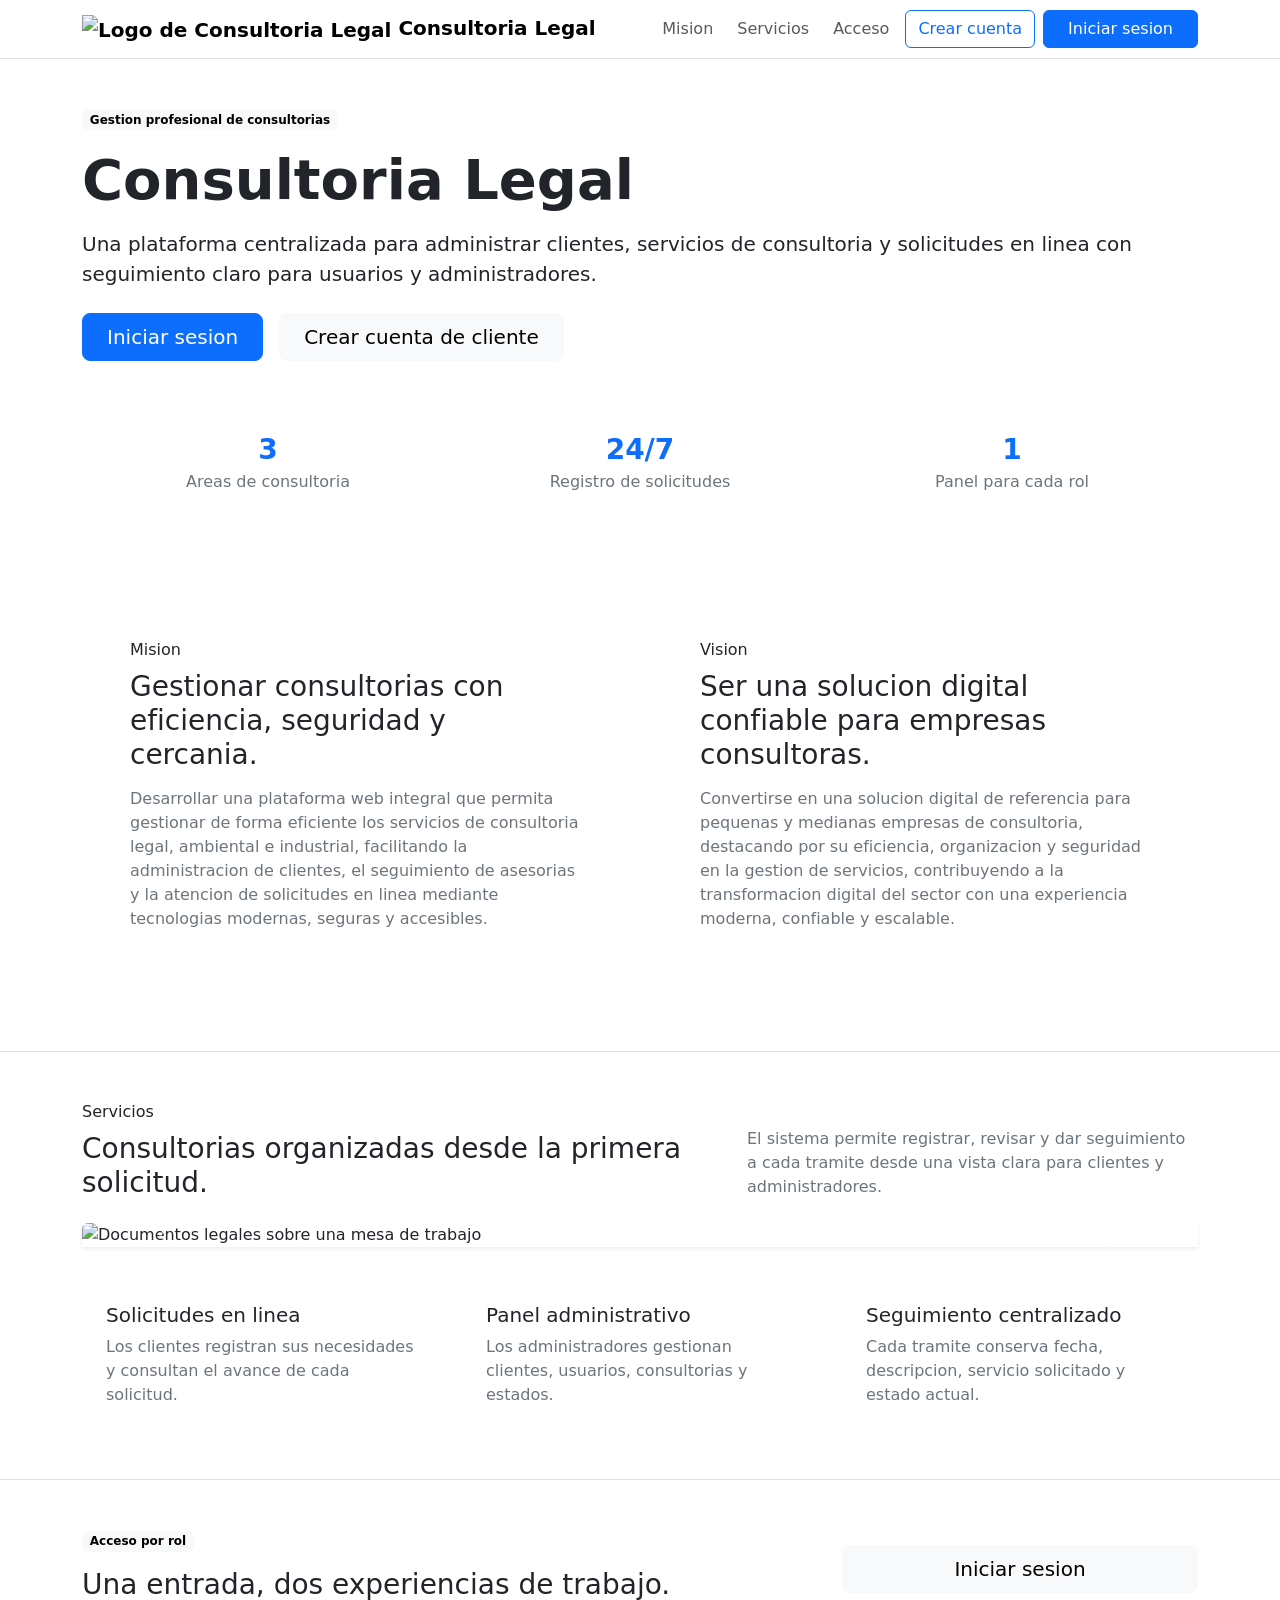
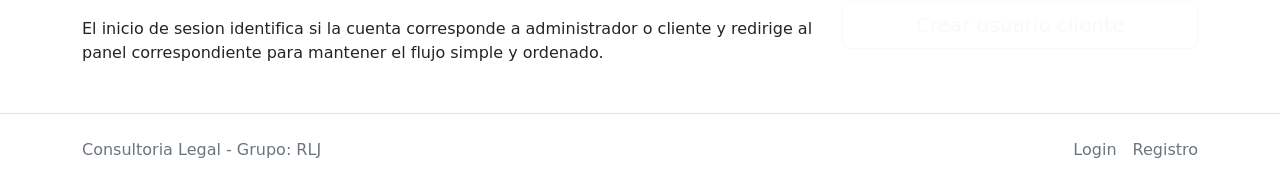
==== commit 8e7b3844: "Limpiar vistas" ====
--- a/demo/src/main/resources/templates/index.html
+++ b/demo/src/main/resources/templates/index.html
@@ -8,150 +8,12 @@
     <link rel="preconnect" href="https://fonts.gstatic.com" crossorigin>
     <link href="https://fonts.googleapis.com/css2?family=Poppins:wght@600;700;800&family=Inter:wght@400;500;600&display=swap" rel="stylesheet">
     <link href="https://cdn.jsdelivr.net/npm/bootstrap@5.3.3/dist/css/bootstrap.min.css" rel="stylesheet">
-    <style>
-        :root {
-            --brand: #1d4ed8;
-            --brand-dark: #0f2f6f;
-            --ink: #111827;
-            --muted: #64748b;
-            --soft: #eef4ff;
-            --line: #dbe4f0;
-        }
-
-        body {
-            font-family: 'Inter', system-ui, -apple-system, BlinkMacSystemFont, 'Segoe UI', sans-serif;
-            color: var(--ink);
-            background: #f6f8fb;
-        }
-
-        h1, h2, h3, .navbar-brand {
-            font-family: 'Poppins', sans-serif;
-        }
-
-        .navbar {
-            backdrop-filter: blur(14px);
-        }
-
-        .brand-link {
-            display: inline-flex;
-            align-items: center;
-            gap: .65rem;
-        }
-
-        .brand-logo {
-            width: 34px;
-            height: 34px;
-            object-fit: contain;
-            flex: 0 0 auto;
-        }
-
-        .hero {
-            min-height: calc(100vh - 72px);
-            display: flex;
-            align-items: center;
-            background:
-                linear-gradient(90deg, rgba(10, 24, 51, .88), rgba(10, 24, 51, .64), rgba(10, 24, 51, .22)),
-                url('/images/hero-consultoria.jpg') center/cover;
-            color: #fff;
-        }
-
-        .hero-copy {
-            max-width: 760px;
-        }
-
-        .hero .lead {
-            color: rgba(255, 255, 255, .84);
-        }
-
-        .stat-band {
-            margin-top: -42px;
-            position: relative;
-            z-index: 2;
-        }
-
-        .stat-item {
-            border-right: 1px solid var(--line);
-        }
-
-        .stat-item:last-child {
-            border-right: 0;
-        }
-
-        .section-kicker {
-            color: var(--brand);
-            font-weight: 700;
-            letter-spacing: .08em;
-            text-transform: uppercase;
-            font-size: .78rem;
-        }
-
-        .info-panel {
-            border: 1px solid var(--line);
-            background: #fff;
-            border-radius: 8px;
-            box-shadow: 0 16px 42px rgba(15, 23, 42, .07);
-        }
-
-        .service-card {
-            border: 1px solid var(--line);
-            border-radius: 8px;
-            background: #fff;
-            height: 100%;
-        }
-
-        .carousel-item img {
-            height: 430px;
-            object-fit: cover;
-            filter: brightness(.76);
-        }
-
-        .carousel-caption {
-            left: 7%;
-            right: 7%;
-            bottom: 2rem;
-            text-align: left;
-        }
-
-        .access-band {
-            background: var(--brand-dark);
-            color: #fff;
-        }
-
-        .access-band p {
-            color: rgba(255, 255, 255, .76);
-        }
-
-        @media (max-width: 767.98px) {
-            .hero {
-                min-height: 620px;
-                background:
-                    linear-gradient(180deg, rgba(10, 24, 51, .9), rgba(10, 24, 51, .7)),
-                    url('/images/hero-consultoria.jpg') center/cover;
-            }
-
-            .stat-band {
-                margin-top: 0;
-            }
-
-            .stat-item {
-                border-right: 0;
-                border-bottom: 1px solid var(--line);
-            }
-
-            .stat-item:last-child {
-                border-bottom: 0;
-            }
-
-            .carousel-item img {
-                height: 360px;
-            }
-        }
-    </style>
+    <link href="/css/index.css" rel="stylesheet">
 </head>
 <body>
     <nav class="navbar navbar-expand-lg bg-white border-bottom sticky-top">
         <div class="container">
-            <a class="navbar-brand fw-bold brand-link" style="color: #2563eb;" href="/">
+            <a class="navbar-brand fw-bold brand-link brand-link-home" href="/">
                 <img class="brand-logo" src="/images/logo.png" alt="Logo de Consultoria Legal">
                 <span>Consultoria Legal</span>
             </a>
